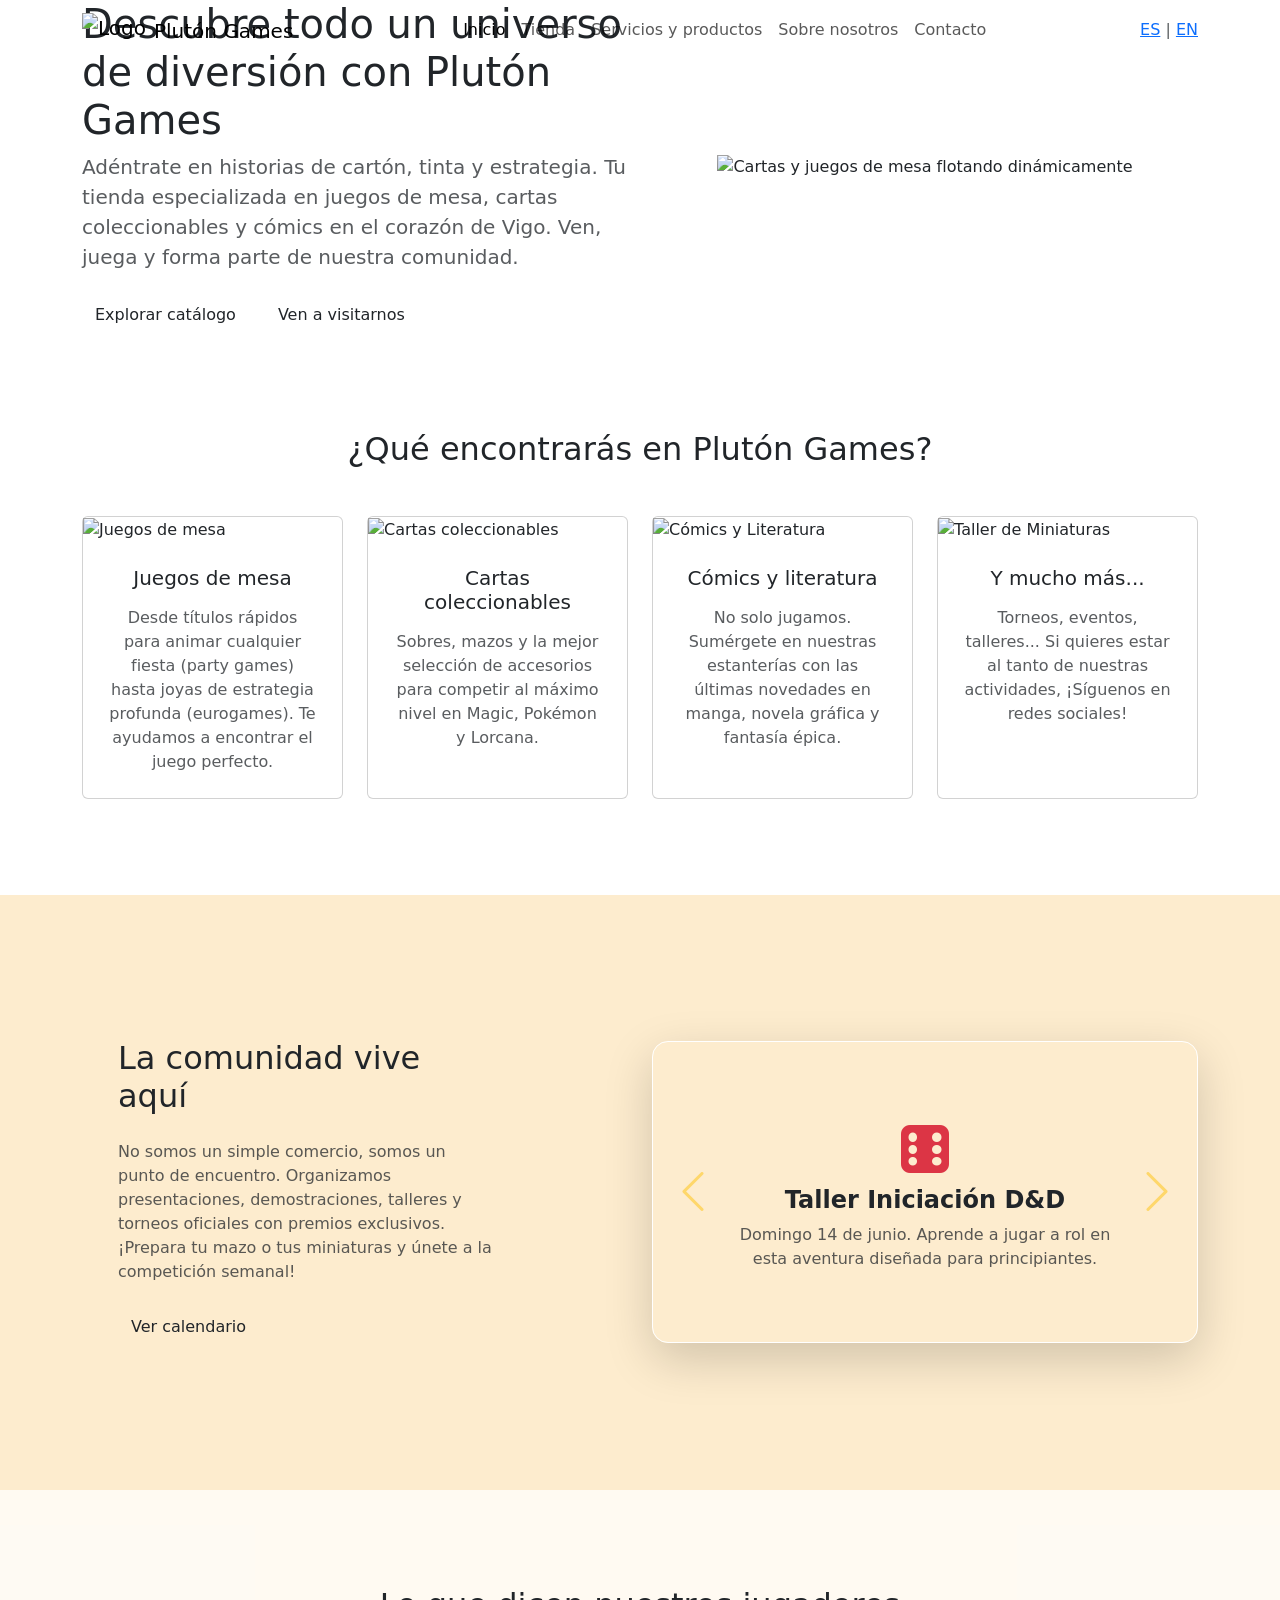
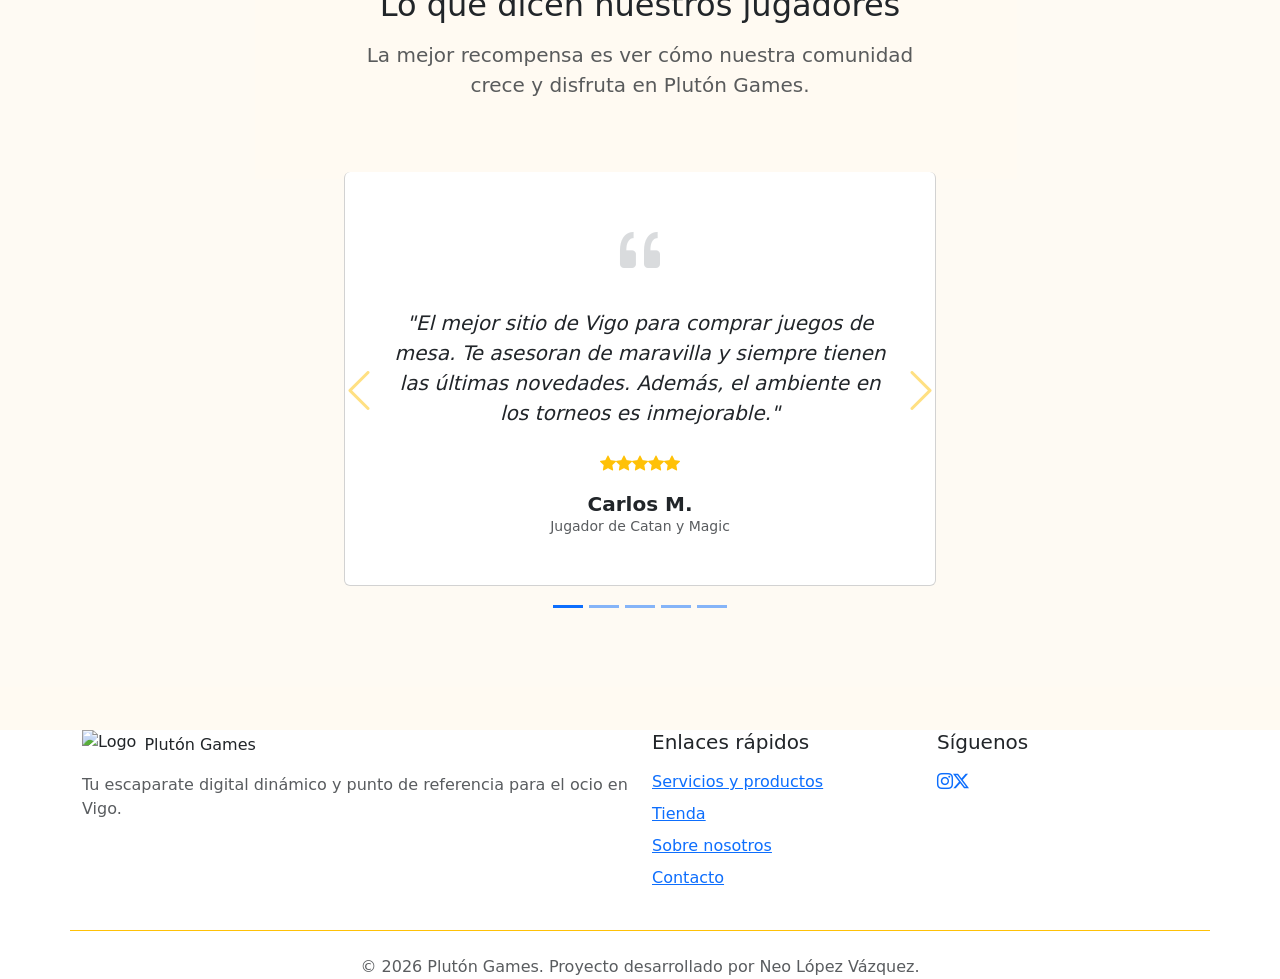
==== index.html @ af61b1ee "Add files via upload" ====
<!DOCTYPE html>
<html lang="es">

<head>
    <meta charset="UTF-8">
    <meta name="viewport" content="width=device-width, initial-scale=1.0">
    <title>Plutón Games</title>
    <meta name="description"
        content="Plutón Games es tu establecimiento local especializado en juegos de mesa, cartas coleccionables, libros y cómics en Vigo.">
    <!-- Bootstrap CSS -->
    <link href="https://cdn.jsdelivr.net/npm/bootstrap@5.3.3/dist/css/bootstrap.min.css" rel="stylesheet">
    <!-- Bootstrap Icons -->
    <link rel="stylesheet" href="https://cdn.jsdelivr.net/npm/bootstrap-icons@1.11.3/font/bootstrap-icons.min.css">
    <!-- Google Fonts -->
    <link href="https://fonts.googleapis.com/css2?family=Inter:wght@400;500;600;700;800&display=swap" rel="stylesheet">
    <!-- Custom CSS -->
    <link rel="stylesheet" href="css/style.css">
</head>

<body class="d-flex flex-column min-vh-100">

    <!-- Navbar -->
    <nav class="navbar navbar-expand-lg fixed-top">
        <div class="container">
            <a class="navbar-brand" href="index.html">
                <img src="assets/pluton_games_icon.png" alt="Logo" height="28" class="me-2 align-text-bottom">Plutón
                <span>Games</span>
            </a>
            <button class="navbar-toggler" type="button" data-bs-toggle="collapse" data-bs-target="#navbarNav"
                aria-controls="navbarNav" aria-expanded="false" aria-label="Toggle navigation">
                <span class="navbar-toggler-icon"></span>
            </button>
            <div class="collapse navbar-collapse" id="navbarNav">
                <ul class="navbar-nav mx-auto">
                    <li class="nav-item">
                        <a class="nav-link active" aria-current="page" href="index.html">Inicio</a>
                    </li>
                    <li class="nav-item">
                        <a class="nav-link" href="tienda.html">Tienda</a>
                    </li>
                    <li class="nav-item">
                        <a class="nav-link" href="servicios.html">Servicios y productos</a>
                    </li>
                    <li class="nav-item">
                        <a class="nav-link" href="nosotros.html">Sobre nosotros</a>
                    </li>
                    <li class="nav-item">
                        <a class="nav-link" href="contacto.html">Contacto</a>
                    </li>
                </ul>
                <div class="lang-switch">
                    <a href="index.html" class="active">ES</a>
                    <span class="text-muted">|</span>
                    <a href="en_index.html">EN</a>
                </div>
            </div>
        </div>
    </nav>

    <!-- Hero Section -->
    <section class="hero-section animate-on-scroll">
        <div class="container">
            <div class="row align-items-center">
                <div class="col-lg-6 mb-5 mb-lg-0">
                    <h1 class="hero-title">Descubre todo un universo de diversión con <span>Plutón Games</span></h1>
                    <p class="lead mb-4 text-muted">Adéntrate en historias de cartón, tinta y estrategia. Tu tienda
                        especializada en juegos de mesa, cartas coleccionables y cómics en el corazón de Vigo. Ven,
                        juega y forma parte de nuestra comunidad.</p>
                    <div class="d-flex gap-3">
                        <a href="servicios.html" class="btn btn-custom">Explorar catálogo</a>
                        <a href="contacto.html" class="btn btn-outline-custom">Ven a visitarnos</a>
                    </div>
                </div>
                <div class="col-lg-6 text-center animate-on-scroll delay-200">
                    <img src="assets/hero_image_new.png" alt="Cartas y juegos de mesa flotando dinámicamente"
                        class="img-fluid floating-img">
                </div>
            </div>
        </div>
    </section>

    <!-- Highlights Section -->
    <section class="py-5">
        <div class="container py-5">
            <div class="text-center mb-5 animate-on-scroll">
                <h2 class="section-title">¿Qué encontrarás en Plutón Games?</h2>
            </div>
            <div class="row g-4">
                <div class="col-md-6 col-lg-3 animate-on-scroll delay-100">
                    <div class="card card-custom h-100">
                        <div class="card-img-wrapper">
                            <img src="assets/board_game_category.png" class="card-img-custom" alt="Juegos de mesa">
                        </div>
                        <div class="card-body text-center p-4">
                            <h3 class="card-title h5 mb-3">Juegos de mesa</h3>
                            <p class="text-muted mb-0">Desde títulos rápidos para animar cualquier fiesta (party games)
                                hasta joyas de estrategia profunda (eurogames). Te ayudamos a encontrar el juego
                                perfecto.</p>
                        </div>
                    </div>
                </div>
                <div class="col-md-6 col-lg-3 animate-on-scroll delay-200">
                    <div class="card card-custom h-100">
                        <div class="card-img-wrapper">
                            <img src="assets/tcg_category.png" class="card-img-custom" alt="Cartas coleccionables">
                        </div>
                        <div class="card-body text-center p-4">
                            <h3 class="card-title h5 mb-3">Cartas coleccionables</h3>
                            <p class="text-muted mb-0">Sobres, mazos y la mejor selección de accesorios para competir al
                                máximo nivel en Magic, Pokémon y Lorcana.</p>
                        </div>
                    </div>
                </div>
                <div class="col-md-6 col-lg-3 animate-on-scroll delay-300">
                    <div class="card card-custom h-100">
                        <div class="card-img-wrapper">
                            <img src="assets/comic_category.png" class="card-img-custom" alt="Cómics y Literatura">
                        </div>
                        <div class="card-body text-center p-4">
                            <h3 class="card-title h5 mb-3">Cómics y literatura</h3>
                            <p class="text-muted mb-0">No solo jugamos. Sumérgete en nuestras estanterías con las
                                últimas novedades en manga, novela gráfica y fantasía épica.</p>
                        </div>
                    </div>
                </div>
                <div class="col-md-6 col-lg-3 animate-on-scroll delay-400">
                    <div class="card card-custom h-100">
                        <div class="card-img-wrapper">
                            <img src="assets/taller_miniaturas_new.png" class="card-img-custom"
                                alt="Taller de Miniaturas">
                        </div>
                        <div class="card-body text-center p-4">
                            <h3 class="card-title h5 mb-3">Y mucho más...</h3>
                            <p class="text-muted mb-0">Torneos, eventos, talleres... Si quieres estar al tanto de nuestras actividades, ¡Síguenos en redes sociales!</p>
                        </div>
                    </div>
                </div>
            </div>
        </div>
    </section>

    <!-- Novedades / Eventos Carousel -->
    <section class="py-5 position-relative"
        style="background-image: url('assets/tournament_event_new.png'); background-size: cover; background-position: center; background-attachment: fixed;">
        <!-- Overlay -->
        <div style="position: absolute; top:0; left:0; right:0; bottom:0; background: rgba(245, 158, 11, 0.2);"></div>

        <div class="container py-5 position-relative z-1">
            <div class="row align-items-center">
                <div class="col-lg-5 mb-4 mb-lg-0 animate-on-scroll glass-panel p-5 rounded-4">
                    <h2 class="section-title mb-4">La comunidad vive aquí</h2>
                    <p class="text-muted text-justify mb-4">No somos un simple comercio, somos un punto de encuentro.
                        Organizamos presentaciones, demostraciones, talleres y torneos oficiales con premios exclusivos. ¡Prepara
                        tu mazo o tus miniaturas y únete a la competición semanal!</p>
                    <a href="servicios.html#calendario" class="btn btn-custom">Ver calendario</a>
                </div>
                <div class="col-lg-6 offset-lg-1 animate-on-scroll delay-200">
                    <div id="eventsCarousel" class="carousel slide" data-bs-ride="carousel">
                        <div class="carousel-inner rounded-4 shadow-lg border border-white">
                            <div class="carousel-item active">
                                <a href="servicios.html#calendario" class="text-decoration-none">
                                    <div class="glass-panel py-5 px-4 text-center transition-hover" style="min-height: 300px; display: flex; flex-direction: column; justify-content: center; align-items: center;">
                                        <div class="w-75">
                                            <i class="bi bi-dice-6-fill text-danger mb-3" style="font-size: 3rem;"></i>
                                            <h4 class="text-dark fw-bold">Taller Iniciación D&D</h4>
                                            <p class="text-muted mb-0">Domingo 14 de junio. Aprende a jugar a rol en esta aventura diseñada para principiantes.</p>
                                        </div>
                                    </div>
                                </a>
                            </div>
                            <div class="carousel-item">
                                <a href="servicios.html#calendario" class="text-decoration-none">
                                    <div class="glass-panel py-5 px-4 text-center transition-hover" style="min-height: 300px; display: flex; flex-direction: column; justify-content: center; align-items: center;">
                                        <div class="w-75">
                                            <i class="bi bi-trophy-fill text-warning mb-3" style="font-size: 3rem;"></i>
                                            <h4 class="text-dark fw-bold">Store Championship Pokémon</h4>
                                            <p class="text-muted mb-0">Sábado 20 de junio. Torneo oficial con tapete exclusivo de premio para el ganador.</p>
                                        </div>
                                    </div>
                                </a>
                            </div>
                            <div class="carousel-item">
                                <a href="servicios.html#calendario" class="text-decoration-none">
                                    <div class="glass-panel py-5 px-4 text-center transition-hover" style="min-height: 300px; display: flex; flex-direction: column; justify-content: center; align-items: center;">
                                        <div class="w-75">
                                            <i class="bi bi-box-seam-fill text-primary mb-3" style="font-size: 3rem;"></i>
                                            <h4 class="text-dark fw-bold">Presentación Nueva Colección Magic</h4>
                                            <p class="text-muted mb-0">Sábado 27 de junio. Torneo Sealed con 6 sobres y carta promo exclusiva.</p>
                                        </div>
                                    </div>
                                </a>
                            </div>
                            <div class="carousel-item">
                                <a href="servicios.html#calendario" class="text-decoration-none">
                                    <div class="glass-panel py-5 px-4 text-center transition-hover" style="min-height: 300px; display: flex; flex-direction: column; justify-content: center; align-items: center;">
                                        <div class="w-75">
                                            <i class="bi bi-palette-fill text-dark mb-3" style="font-size: 3rem;"></i>
                                            <h4 class="text-dark fw-bold">Masterclass: Pintado de Miniaturas</h4>
                                            <p class="text-muted mb-0">Sábado 13 de junio. Aprende técnicas de pintor profesional. Miniatura incluida.</p>
                                        </div>
                                    </div>
                                </a>
                            </div>
                        </div>
                        <button class="carousel-control-prev" type="button" data-bs-target="#eventsCarousel"
                            data-bs-slide="prev">
                            <i class="bi bi-chevron-left text-warning" style="font-size: 3rem;" aria-hidden="true"></i>
                            <span class="visually-hidden">Anterior</span>
                        </button>
                        <button class="carousel-control-next" type="button" data-bs-target="#eventsCarousel"
                            data-bs-slide="next">
                            <i class="bi bi-chevron-right text-warning" style="font-size: 3rem;" aria-hidden="true"></i>
                            <span class="visually-hidden">Siguiente</span>
                        </button>
                    </div>
                </div>
            </div>
        </div>
    </section>

    <!-- Testimonios -->
    <section class="py-5 position-relative" style="background-color: rgba(245, 158, 11, 0.05);">
        <div class="container py-5 position-relative z-1">
            <div class="text-center mb-5 animate-on-scroll">
                <h2 class="section-title">Lo que dicen nuestros jugadores</h2>
                <p class="lead text-muted mx-auto mt-3" style="max-width: 600px;">La mejor recompensa es ver cómo nuestra comunidad crece y disfruta en Plutón Games.</p>
            </div>

            <div class="row justify-content-center animate-on-scroll delay-200">
                <div class="col-lg-8">
                    <div id="testimonialCarousel" class="carousel slide" data-bs-ride="carousel" data-bs-interval="5000">
                        <div class="carousel-inner p-4 pb-5">
                            <!-- Testimonio 1 -->
                            <div class="carousel-item active">
                                <div class="card card-custom p-4 p-md-5 text-center mx-2 mx-md-5" style="border-top: 4px solid var(--primary-color) !important;">
                                    <i class="bi bi-quote text-secondary opacity-25" style="font-size: 4rem; line-height: 0;"></i>
                                    <p class="fs-5 text-dark fst-italic my-4">"El mejor sitio de Vigo para comprar juegos de mesa. Te asesoran de maravilla y siempre tienen las últimas novedades. Además, el ambiente en los torneos es inmejorable."</p>
                                    <div class="d-flex justify-content-center text-warning mb-3">
                                        <i class="bi bi-star-fill"></i><i class="bi bi-star-fill"></i><i class="bi bi-star-fill"></i><i class="bi bi-star-fill"></i><i class="bi bi-star-fill"></i>
                                    </div>
                                    <h5 class="fw-bold mb-0">Carlos M.</h5>
                                    <small class="text-muted">Jugador de Catan y Magic</small>
                                </div>
                            </div>
                            <!-- Testimonio 2 -->
                            <div class="carousel-item">
                                <div class="card card-custom p-4 p-md-5 text-center mx-2 mx-md-5" style="border-top: 4px solid var(--primary-color) !important;">
                                    <i class="bi bi-quote text-secondary opacity-25" style="font-size: 4rem; line-height: 0;"></i>
                                    <p class="fs-5 text-dark fst-italic my-4">"Fui buscando un regalo para mi sobrino y salí con dos juegos para mí también. El personal es súper atento y te explican cómo jugar a todo con mucha paciencia."</p>
                                    <div class="d-flex justify-content-center text-warning mb-3">
                                        <i class="bi bi-star-fill"></i><i class="bi bi-star-fill"></i><i class="bi bi-star-fill"></i><i class="bi bi-star-fill"></i><i class="bi bi-star-fill"></i>
                                    </div>
                                    <h5 class="fw-bold mb-0">Laura F.</h5>
                                    <small class="text-muted">Aficionada a los Party Games</small>
                                </div>
                            </div>
                            <!-- Testimonio 3 -->
                            <div class="carousel-item">
                                <div class="card card-custom p-4 p-md-5 text-center mx-2 mx-md-5" style="border-top: 4px solid var(--primary-color) !important;">
                                    <i class="bi bi-quote text-secondary opacity-25" style="font-size: 4rem; line-height: 0;"></i>
                                    <p class="fs-5 text-dark fst-italic my-4">"Llevo participando en la liga de Warhammer desde hace meses y la comunidad que se ha montado es espectacular. Plutón Games es mi segunda casa."</p>
                                    <div class="d-flex justify-content-center text-warning mb-3">
                                        <i class="bi bi-star-fill"></i><i class="bi bi-star-fill"></i><i class="bi bi-star-fill"></i><i class="bi bi-star-fill"></i><i class="bi bi-star-fill"></i>
                                    </div>
                                    <h5 class="fw-bold mb-0">David R.</h5>
                                    <small class="text-muted">General de Warhammer 40k</small>
                                </div>
                            </div>
                            <!-- Testimonio 4 -->
                            <div class="carousel-item">
                                <div class="card card-custom p-4 p-md-5 text-center mx-2 mx-md-5" style="border-top: 4px solid var(--primary-color) !important;">
                                    <i class="bi bi-quote text-secondary opacity-25" style="font-size: 4rem; line-height: 0;"></i>
                                    <p class="fs-5 text-dark fst-italic my-4">"Tienen un catálogo de cómics indies que es difícil encontrar en otro lado. Y si no lo tienen, te lo piden enseguida. El trato es un 10."</p>
                                    <div class="d-flex justify-content-center text-warning mb-3">
                                        <i class="bi bi-star-fill"></i><i class="bi bi-star-fill"></i><i class="bi bi-star-fill"></i><i class="bi bi-star-fill"></i><i class="bi bi-star-half"></i>
                                    </div>
                                    <h5 class="fw-bold mb-0">Elena V.</h5>
                                    <small class="text-muted">Lectora empedernida</small>
                                </div>
                            </div>
                            <!-- Testimonio 5 -->
                            <div class="carousel-item">
                                <div class="card card-custom p-4 p-md-5 text-center mx-2 mx-md-5" style="border-top: 4px solid var(--primary-color) !important;">
                                    <i class="bi bi-quote text-secondary opacity-25" style="font-size: 4rem; line-height: 0;"></i>
                                    <p class="fs-5 text-dark fst-italic my-4">"Los talleres de pintura de miniaturas están geniales. Aprendes un montón y pasas una tarde estupenda. Totalmente recomendable para cualquiera."</p>
                                    <div class="d-flex justify-content-center text-warning mb-3">
                                        <i class="bi bi-star-fill"></i><i class="bi bi-star-fill"></i><i class="bi bi-star-fill"></i><i class="bi bi-star-fill"></i><i class="bi bi-star-fill"></i>
                                    </div>
                                    <h5 class="fw-bold mb-0">Marcos T.</h5>
                                    <small class="text-muted">Pintor en progreso</small>
                                </div>
                            </div>
                        </div>
                        
                        <!-- Controles -->
                        <div class="carousel-indicators" style="bottom: 0;">
                            <button type="button" data-bs-target="#testimonialCarousel" data-bs-slide-to="0" class="active bg-primary" aria-current="true" aria-label="Slide 1"></button>
                            <button type="button" data-bs-target="#testimonialCarousel" data-bs-slide-to="1" class="bg-primary" aria-label="Slide 2"></button>
                            <button type="button" data-bs-target="#testimonialCarousel" data-bs-slide-to="2" class="bg-primary" aria-label="Slide 3"></button>
                            <button type="button" data-bs-target="#testimonialCarousel" data-bs-slide-to="3" class="bg-primary" aria-label="Slide 4"></button>
                            <button type="button" data-bs-target="#testimonialCarousel" data-bs-slide-to="4" class="bg-primary" aria-label="Slide 5"></button>
                        </div>
                        
                        <button class="carousel-control-prev" type="button" data-bs-target="#testimonialCarousel" data-bs-slide="prev" style="width: 15%; margin-left: 2rem;">
                            <i class="bi bi-chevron-left text-warning" style="font-size: 3rem;" aria-hidden="true"></i>
                            <span class="visually-hidden">Anterior</span>
                        </button>
                        <button class="carousel-control-next" type="button" data-bs-target="#testimonialCarousel" data-bs-slide="next" style="width: 15%; margin-right: 2rem;">
                            <i class="bi bi-chevron-right text-warning" style="font-size: 3rem;" aria-hidden="true"></i>
                            <span class="visually-hidden">Siguiente</span>
                        </button>
                    </div>
                </div>
            </div>
        </div>
    </section>

    <!-- Footer -->
    <footer class="mt-auto">
        <div class="container animate-on-scroll">
            <div class="row">
                <div class="col-md-6 mb-4 mb-md-0">
                    <a class="navbar-brand d-block mb-3" href="index.html">
                        <img src="assets/pluton_games_icon.png" alt="Logo" height="28"
                            class="me-2 align-text-bottom">Plutón <span>Games</span>
                    </a>
                    <p class="text-muted">Tu escaparate digital dinámico y punto de referencia para el ocio en Vigo.</p>
                </div>
                <div class="col-md-3 mb-4 mb-md-0">
                    <h5 class="text-dark mb-3">Enlaces rápidos</h5>
                    <ul class="list-unstyled">
                        <li class="mb-2"><a href="servicios.html" class="footer-link">Servicios y productos</a></li>
                        <li class="mb-2"><a href="tienda.html" class="footer-link">Tienda</a></li>
                        <li class="mb-2"><a href="nosotros.html" class="footer-link">Sobre nosotros</a></li>
                        <li class="mb-2"><a href="contacto.html" class="footer-link">Contacto</a></li>
                    </ul>
                </div>
                <div class="col-md-3">
                    <h5 class="text-dark mb-3">Síguenos</h5>
                    <div class="d-flex">
                        <a href="https://instagram.com" class="social-icon" aria-label="Instagram" target="_blank"><i
                                class="bi bi-instagram"></i></a>
                        <a href="https://twitter.com" class="social-icon" aria-label="Twitter" target="_blank"><i
                                class="bi bi-twitter-x"></i></a>
                    </div>
                </div>
            </div>
            <div class="row mt-4 pt-4 border-top border-warning">
                <div class="col-12 text-center text-muted">
                    <p class="mb-0">&copy; 2026 Plutón Games. Proyecto desarrollado por Neo López Vázquez.</p>
                </div>
            </div>
        </div>
    </footer>

    <!-- Bootstrap JS -->
    <script src="https://cdn.jsdelivr.net/npm/bootstrap@5.3.3/dist/js/bootstrap.bundle.min.js"></script>
    <!-- Scroll Animations JS -->
    <script>
        document.addEventListener("DOMContentLoaded", function () {
            const observer = new IntersectionObserver((entries) => {
                entries.forEach(entry => {
                    if (entry.isIntersecting) {
                        entry.target.classList.add('is-visible');
                    }
                });
            }, { threshold: 0.1 });

            document.querySelectorAll('.animate-on-scroll').forEach((el) => {
                observer.observe(el);
            });
        });
    </script>
</body>

</html>
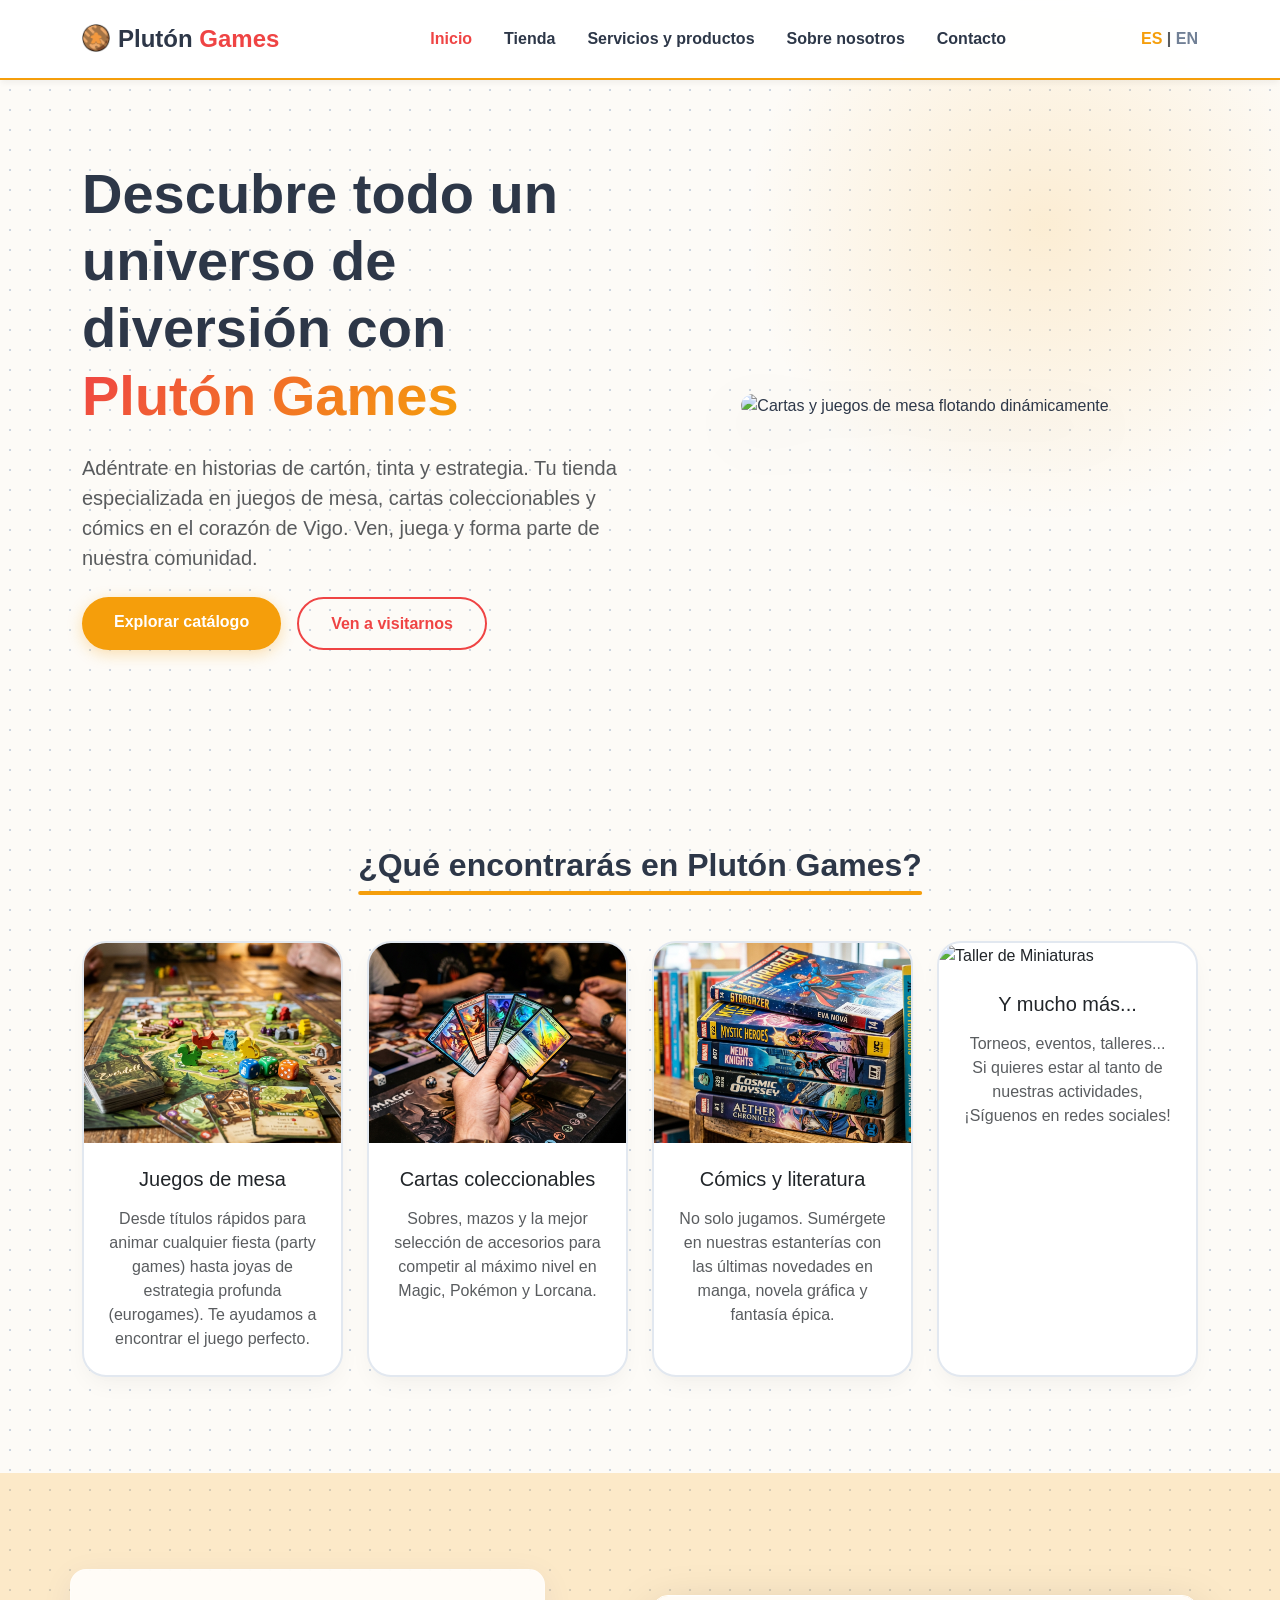
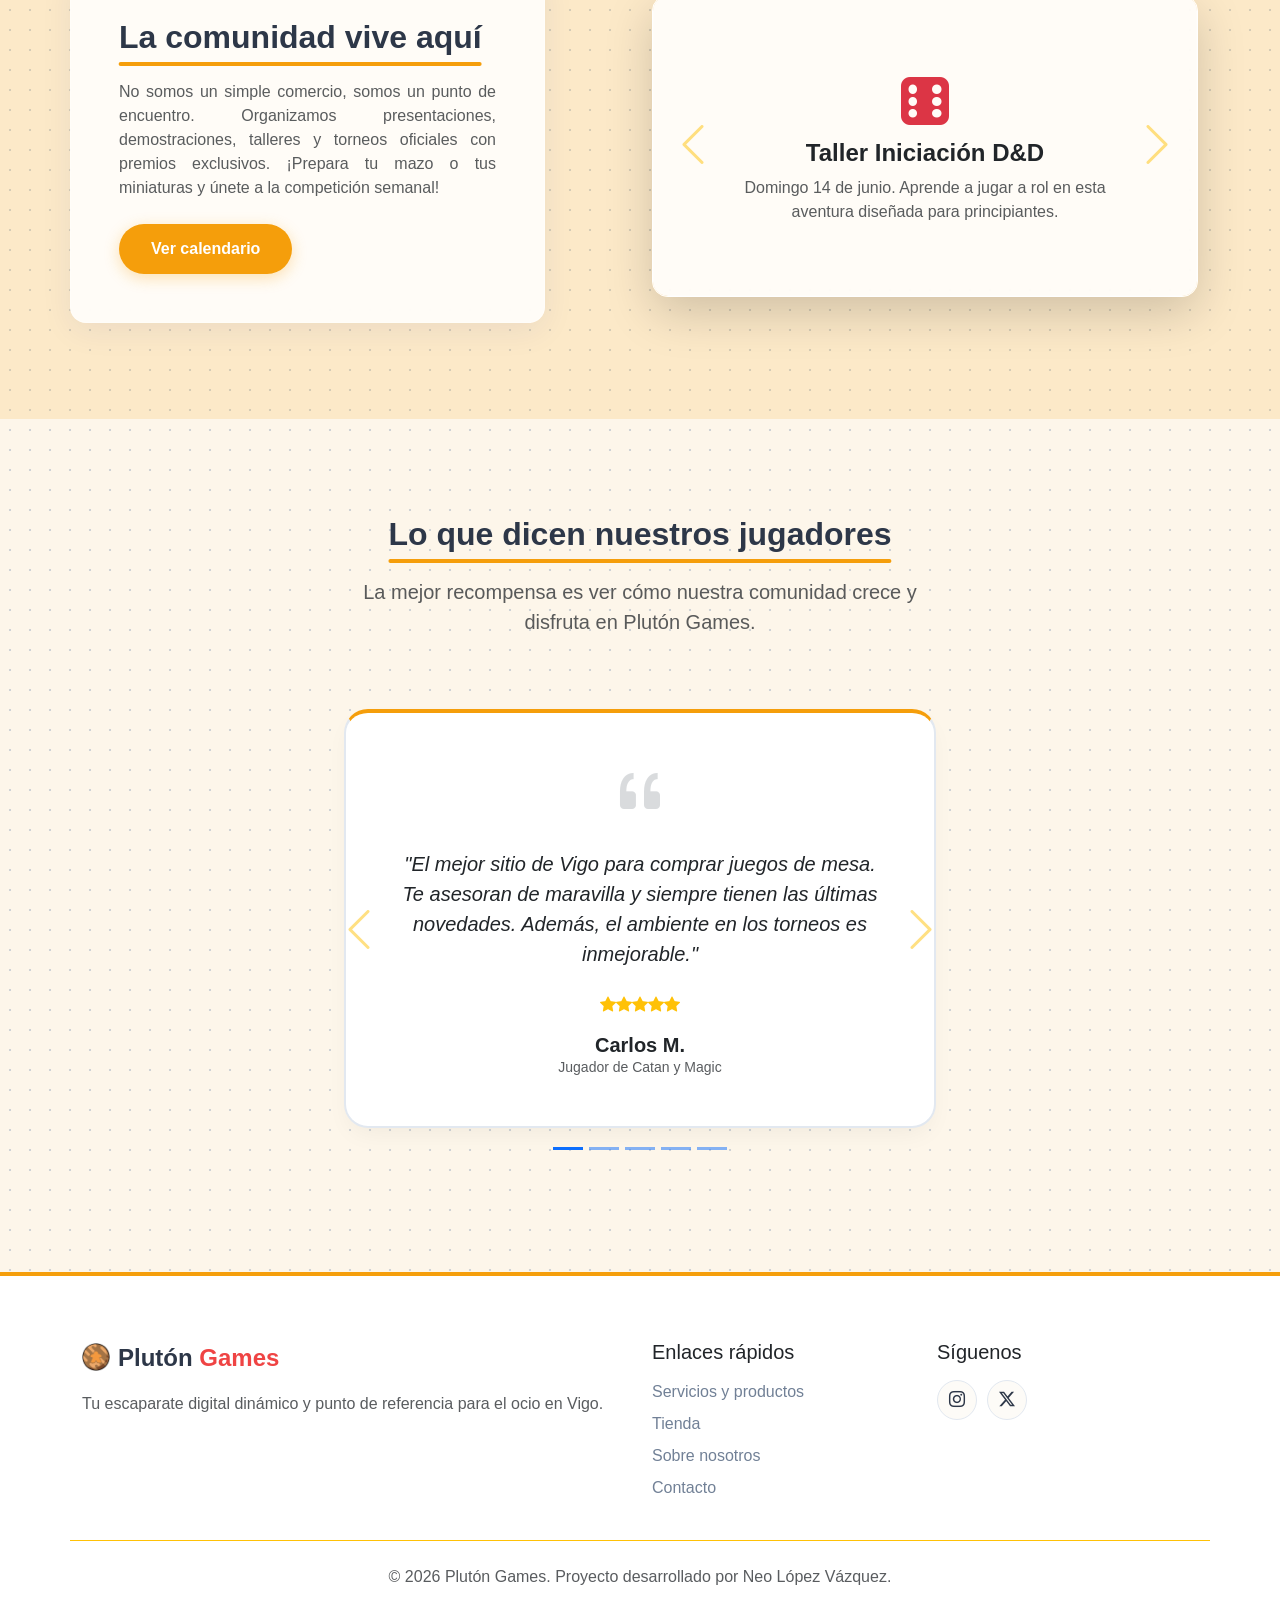
==== commit 863f0890: "Add files via upload" ====
--- a/index.html
+++ b/index.html
@@ -347,7 +347,7 @@
             </div>
             <div class="row mt-4 pt-4 border-top border-warning">
                 <div class="col-12 text-center text-muted">
-                    <p class="mb-0">&copy; 2026 Plutón Games. Proyecto desarrollado por Neo López Vázquez.</p>
+                    <p class="mb-0">&copy; 2026 Plutón Games. Proyecto desarrollado por <a href="presentacion.html" class="text-reset text-decoration-none">Neo López Vázquez</a>.</p>
                 </div>
             </div>
         </div>
--- a/css/style.css
+++ b/css/style.css
@@ -0,0 +1,502 @@
+/* ==========================================================================
+   Plutón Games - Estilos Personalizados (Tema Alegre / Cálido)
+   ========================================================================== */
+
+:root {
+    /* Paleta de Colores Alegre */
+    --primary-color: #f59e0b; /* Amber/Amarillo cálido */
+    --primary-hover: #d97706; /* Naranja más oscuro para hover */
+    --secondary-color: #ef4444; /* Rojo juguetón / acento */
+    --dark-bg: #fdfbf7; /* Crema muy claro, sustituye al fondo oscuro */
+    --light-bg: #ffffff; /* Blanco puro para tarjetas */
+    --text-color: #2d3748; /* Gris oscuro para legibilidad perfecta */
+    --text-muted: #718096; /* Gris medio para textos secundarios */
+    --accent-color: #10b981; /* Verde brillante para toques de éxito/precio */
+}
+
+html, body {
+    overflow-x: hidden;
+}
+
+body {
+    font-family: 'Inter', sans-serif;
+    background-color: var(--dark-bg);
+    color: var(--text-color);
+    /* Patrón de puntos juguetón sutil */
+    background-image: radial-gradient(#cbd5e1 1px, transparent 1px);
+    background-size: 20px 20px;
+    -webkit-font-smoothing: antialiased;
+}
+
+/* ==========================================================================
+   Navegación (Navbar)
+   ========================================================================== */
+.navbar {
+    background-color: rgba(255, 255, 255, 0.95);
+    backdrop-filter: blur(10px);
+    -webkit-backdrop-filter: blur(10px);
+    border-bottom: 2px solid var(--primary-color);
+    padding: 1rem 0;
+    transition: all 0.3s ease;
+    box-shadow: 0 4px 6px -1px rgba(0, 0, 0, 0.05);
+}
+
+.navbar-brand {
+    font-weight: 800;
+    font-size: 1.5rem;
+    color: var(--text-color) !important;
+}
+
+.navbar-brand i {
+    color: var(--primary-color);
+}
+
+.navbar-brand span {
+    color: var(--secondary-color);
+}
+
+.nav-link {
+    font-weight: 600;
+    color: var(--text-color) !important;
+    margin: 0 0.5rem;
+    transition: color 0.3s ease;
+}
+
+.nav-link:hover, .nav-link.active {
+    color: var(--secondary-color) !important;
+}
+
+/* Language Switcher */
+.lang-switch {
+    font-weight: 600;
+}
+.lang-switch a {
+    color: var(--text-muted);
+    text-decoration: none;
+    transition: color 0.3s;
+}
+.lang-switch a:hover {
+    color: var(--secondary-color);
+}
+.lang-switch a.active {
+    color: var(--primary-color);
+}
+
+/* ==========================================================================
+   Hero Section
+   ========================================================================== */
+.hero-section {
+    padding: 160px 0 100px;
+    min-height: 80vh;
+    display: flex;
+    align-items: center;
+    position: relative;
+    overflow: hidden;
+}
+
+/* Add a playful animated blob in the background */
+.hero-section::before {
+    content: '';
+    position: absolute;
+    top: -10%;
+    right: -5%;
+    width: 600px;
+    height: 600px;
+    background: radial-gradient(circle, rgba(245,158,11,0.15) 0%, rgba(255,255,255,0) 70%);
+    border-radius: 50%;
+    z-index: -1;
+    animation: float 8s ease-in-out infinite;
+}
+
+@keyframes float {
+    0% { transform: translateY(0px) scale(1); }
+    50% { transform: translateY(-20px) scale(1.05); }
+    100% { transform: translateY(0px) scale(1); }
+}
+
+.hero-title {
+    font-size: 3.5rem;
+    font-weight: 800;
+    line-height: 1.2;
+    margin-bottom: 1.5rem;
+    color: var(--text-color);
+}
+
+.hero-title span {
+    background: linear-gradient(135deg, var(--secondary-color), var(--primary-color));
+    -webkit-background-clip: text;
+    -webkit-text-fill-color: transparent;
+}
+
+/* Floating Image Animation */
+.floating-img {
+    animation: float 6s ease-in-out infinite;
+    filter: drop-shadow(0 20px 30px rgba(0,0,0,0.15));
+    border-radius: 20px;
+}
+
+/* ==========================================================================
+   Botones (Buttons)
+   ========================================================================== */
+.btn-custom {
+    background-color: var(--primary-color);
+    color: white;
+    font-weight: 600;
+    padding: 0.8rem 2rem;
+    border-radius: 50px; /* Bordes muy redondeados */
+    border: none;
+    transition: all 0.3s cubic-bezier(0.175, 0.885, 0.32, 1.275); /* Efecto rebote */
+    box-shadow: 0 4px 15px rgba(245, 158, 11, 0.3);
+}
+
+.btn-custom:hover {
+    background-color: var(--primary-hover);
+    color: white;
+    transform: translateY(-3px) scale(1.02);
+    box-shadow: 0 8px 25px rgba(245, 158, 11, 0.4);
+}
+
+.btn-outline-custom {
+    background-color: transparent;
+    color: var(--secondary-color);
+    font-weight: 600;
+    padding: 0.8rem 2rem;
+    border-radius: 50px;
+    border: 2px solid var(--secondary-color);
+    transition: all 0.3s cubic-bezier(0.175, 0.885, 0.32, 1.275);
+}
+
+.btn-outline-custom:hover {
+    background-color: var(--secondary-color);
+    color: white;
+    transform: translateY(-3px) scale(1.02);
+    box-shadow: 0 8px 25px rgba(239, 68, 68, 0.3);
+}
+
+/* ==========================================================================
+   Tarjetas (Cards) y Elementos de Interfaz
+   ========================================================================== */
+.card-custom {
+    background-color: var(--light-bg);
+    border: 2px solid #e2e8f0;
+    border-radius: 24px;
+    box-shadow: 0 10px 25px -5px rgba(0, 0, 0, 0.05), 0 8px 10px -6px rgba(0, 0, 0, 0.01);
+    transition: all 0.4s cubic-bezier(0.175, 0.885, 0.32, 1.275);
+    overflow: hidden;
+}
+
+.card-custom:hover {
+    transform: translateY(-10px);
+    border-color: var(--primary-color);
+    box-shadow: 0 20px 25px -5px rgba(245, 158, 11, 0.15), 0 8px 10px -6px rgba(245, 158, 11, 0.1);
+}
+
+/* Image Hover Zoom */
+.card-img-wrapper {
+    overflow: hidden;
+}
+.card-img-custom {
+    transition: transform 0.5s ease;
+    height: 200px;
+    object-fit: cover;
+    width: 100%;
+}
+.card-custom:hover .card-img-custom {
+    transform: scale(1.1);
+}
+
+.icon-wrapper {
+    width: 60px;
+    height: 60px;
+    background: linear-gradient(135deg, rgba(245,158,11,0.1), rgba(239,68,68,0.1));
+    border-radius: 16px;
+    display: flex;
+    align-items: center;
+    justify-content: center;
+    font-size: 1.8rem;
+    color: var(--primary-color);
+    margin-bottom: 1rem;
+    border: 2px solid rgba(245,158,11,0.2);
+    transition: transform 0.3s ease;
+}
+
+.card-custom:hover .icon-wrapper {
+    transform: rotate(10deg);
+}
+
+/* Glassmorphism Classes */
+.glass-panel {
+    background: rgba(255, 255, 255, 0.85);
+    backdrop-filter: blur(12px);
+    -webkit-backdrop-filter: blur(12px);
+    border: 1px solid rgba(255, 255, 255, 0.3);
+    box-shadow: 0 8px 32px 0 rgba(31, 38, 135, 0.07);
+}
+.glass-panel-dark {
+    background: rgba(15, 23, 42, 0.7);
+    backdrop-filter: blur(12px);
+    -webkit-backdrop-filter: blur(12px);
+    border: 1px solid rgba(255, 255, 255, 0.1);
+    color: white;
+}
+
+/* ==========================================================================
+   Tablas y Formularios
+   ========================================================================== */
+.table-custom {
+    color: var(--text-color);
+    border-collapse: separate;
+    border-spacing: 0 10px;
+}
+
+.table-custom thead th {
+    border-bottom: 2px solid var(--primary-color);
+    color: var(--text-color);
+    font-weight: 700;
+    text-transform: uppercase;
+    font-size: 0.85rem;
+    letter-spacing: 1px;
+}
+
+.table-custom tbody tr {
+    background-color: var(--light-bg);
+    box-shadow: 0 2px 5px rgba(0,0,0,0.02);
+    transition: transform 0.2s ease;
+}
+
+.table-custom tbody tr:hover {
+    transform: translateY(-2px);
+}
+
+.table-custom tbody td {
+    border-top: 1px solid #e2e8f0;
+    border-bottom: 1px solid #e2e8f0;
+    padding: 1.2rem;
+}
+
+.table-custom tbody td:first-child {
+    border-left: 1px solid #e2e8f0;
+    border-radius: 12px 0 0 12px;
+}
+
+.table-custom tbody td:last-child {
+    border-right: 1px solid #e2e8f0;
+    border-radius: 0 12px 12px 0;
+}
+
+.price-tag {
+    font-size: 1.5rem;
+    font-weight: 800;
+    color: var(--accent-color);
+    background-color: rgba(16, 185, 129, 0.1);
+    padding: 0.5rem 1rem;
+    border-radius: 12px;
+    display: inline-block;
+}
+
+/* Formularios */
+.form-control-custom {
+    background-color: var(--light-bg);
+    border: 2px solid #cbd5e1;
+    color: var(--text-color);
+    padding: 0.8rem 1.2rem;
+    border-radius: 12px;
+    transition: all 0.3s;
+}
+
+.form-control-custom:focus {
+    background-color: #ffffff;
+    border-color: var(--primary-color);
+    box-shadow: 0 0 0 4px rgba(245, 158, 11, 0.15);
+    color: var(--text-color);
+}
+
+/* ==========================================================================
+   Organigrama (Org Chart)
+   ========================================================================== */
+.org-chart-box {
+    position: relative;
+    padding: 2rem 0;
+}
+
+.org-chart-box .bg-primary {
+    background-color: var(--primary-color) !important;
+    color: white !important;
+}
+
+.org-chart-box .bg-dark {
+    background-color: var(--light-bg) !important;
+    border: 2px solid var(--primary-color) !important;
+    color: var(--text-color) !important;
+}
+
+/* ==========================================================================
+   Footer
+   ========================================================================== */
+footer {
+    background-color: #ffffff;
+    border-top: 4px solid var(--primary-color);
+    padding: 4rem 0 2rem;
+    margin-top: 4rem;
+}
+
+.footer-link {
+    color: var(--text-muted);
+    text-decoration: none;
+    transition: color 0.3s ease;
+}
+
+.footer-link:hover {
+    color: var(--secondary-color);
+    padding-left: 5px;
+}
+
+.social-icon {
+    width: 40px;
+    height: 40px;
+    background-color: var(--dark-bg);
+    border: 1px solid #e2e8f0;
+    display: flex;
+    align-items: center;
+    justify-content: center;
+    border-radius: 50%;
+    color: var(--text-color);
+    margin-right: 10px;
+    transition: all 0.3s ease;
+}
+
+.social-icon:hover {
+    background-color: var(--secondary-color);
+    color: white;
+    transform: translateY(-3px);
+    border-color: var(--secondary-color);
+}
+
+/* ==========================================================================
+   Scroll Animations (Intersection Observer Targets)
+   ========================================================================== */
+.animate-on-scroll {
+    opacity: 0;
+    transform: translateY(30px);
+    transition: opacity 0.8s ease-out, transform 0.8s ease-out;
+}
+
+.animate-on-scroll.is-visible {
+    opacity: 1;
+    transform: translateY(0);
+}
+
+.delay-100 { transition-delay: 100ms; }
+.delay-200 { transition-delay: 200ms; }
+.delay-300 { transition-delay: 300ms; }
+
+/* Tipografía y Utilitarios Adicionales */
+.page-header {
+    padding: 120px 0 60px;
+    background-color: var(--dark-bg);
+    text-align: center;
+    border-bottom: 1px dashed #cbd5e1;
+}
+
+.section-title {
+    font-weight: 800;
+    color: var(--text-color);
+    position: relative;
+    display: inline-block;
+}
+
+.section-title::after {
+    content: '';
+    position: absolute;
+    width: 100%;
+    height: 4px;
+    background-color: var(--primary-color);
+    bottom: -10px;
+    left: 50%;
+    transform: translateX(-50%);
+    border-radius: 2px;
+}
+
+.text-justify {
+    text-align: justify;
+}
+
+/* ==========================================================================
+   Categorías de Servicios Alternadas
+   ========================================================================== */
+.category-row {
+    background-color: var(--light-bg);
+    border: 2px solid #e2e8f0;
+    border-radius: 24px;
+    box-shadow: 0 10px 25px -5px rgba(0, 0, 0, 0.05);
+    overflow: hidden;
+    transition: transform 0.3s ease, border-color 0.3s ease;
+}
+
+.category-row:hover {
+    transform: translateY(-5px);
+    border-color: var(--primary-color);
+}
+
+.category-img-wrapper {
+    width: 100%;
+    height: 100%;
+    min-height: 350px;
+    position: relative;
+}
+
+.category-img-wrapper img {
+    width: 100%;
+    height: 100%;
+    object-fit: cover;
+    position: absolute;
+    top: 0;
+    left: 0;
+}
+
+/* Efectos de difuminado (mask) para fusionar con el fondo */
+/* Si la imagen está a la derecha, difuminamos la izquierda */
+.img-fade-left {
+    -webkit-mask-image: linear-gradient(to right, transparent 0%, black 25%);
+    mask-image: linear-gradient(to right, transparent 0%, black 25%);
+}
+
+/* Si la imagen está a la izquierda, difuminamos la derecha */
+.img-fade-right {
+    -webkit-mask-image: linear-gradient(to left, transparent 0%, black 25%);
+    mask-image: linear-gradient(to left, transparent 0%, black 25%);
+}
+
+/* En pantallas pequeñas, deshabilitamos el degradado lateral porque se apilan verticalmente */
+@media (max-width: 767.98px) {
+    .img-fade-left, .img-fade-right {
+        -webkit-mask-image: linear-gradient(to bottom, transparent 0%, black 15%);
+        mask-image: linear-gradient(to bottom, transparent 0%, black 15%);
+    }
+    .category-img-wrapper {
+        min-height: 250px;
+    }
+}
+
+/* Calendario interactivo */
+.calendar-cell {
+    transition: background-color 0.2s ease, transform 0.2s ease;
+}
+.calendar-cell:hover {
+    background-color: var(--light-color) !important;
+    cursor: pointer;
+    transform: scale(1.02);
+    box-shadow: 0 4px 6px rgba(0,0,0,0.1);
+    z-index: 10;
+    position: relative;
+}
+
+/* Org chart row spacing */
+.org-row-lines {
+    margin-top: 1.5rem;
+}
+@media (min-width: 768px) {
+    .org-row-lines {
+        margin-top: 80px;
+    }
+}
